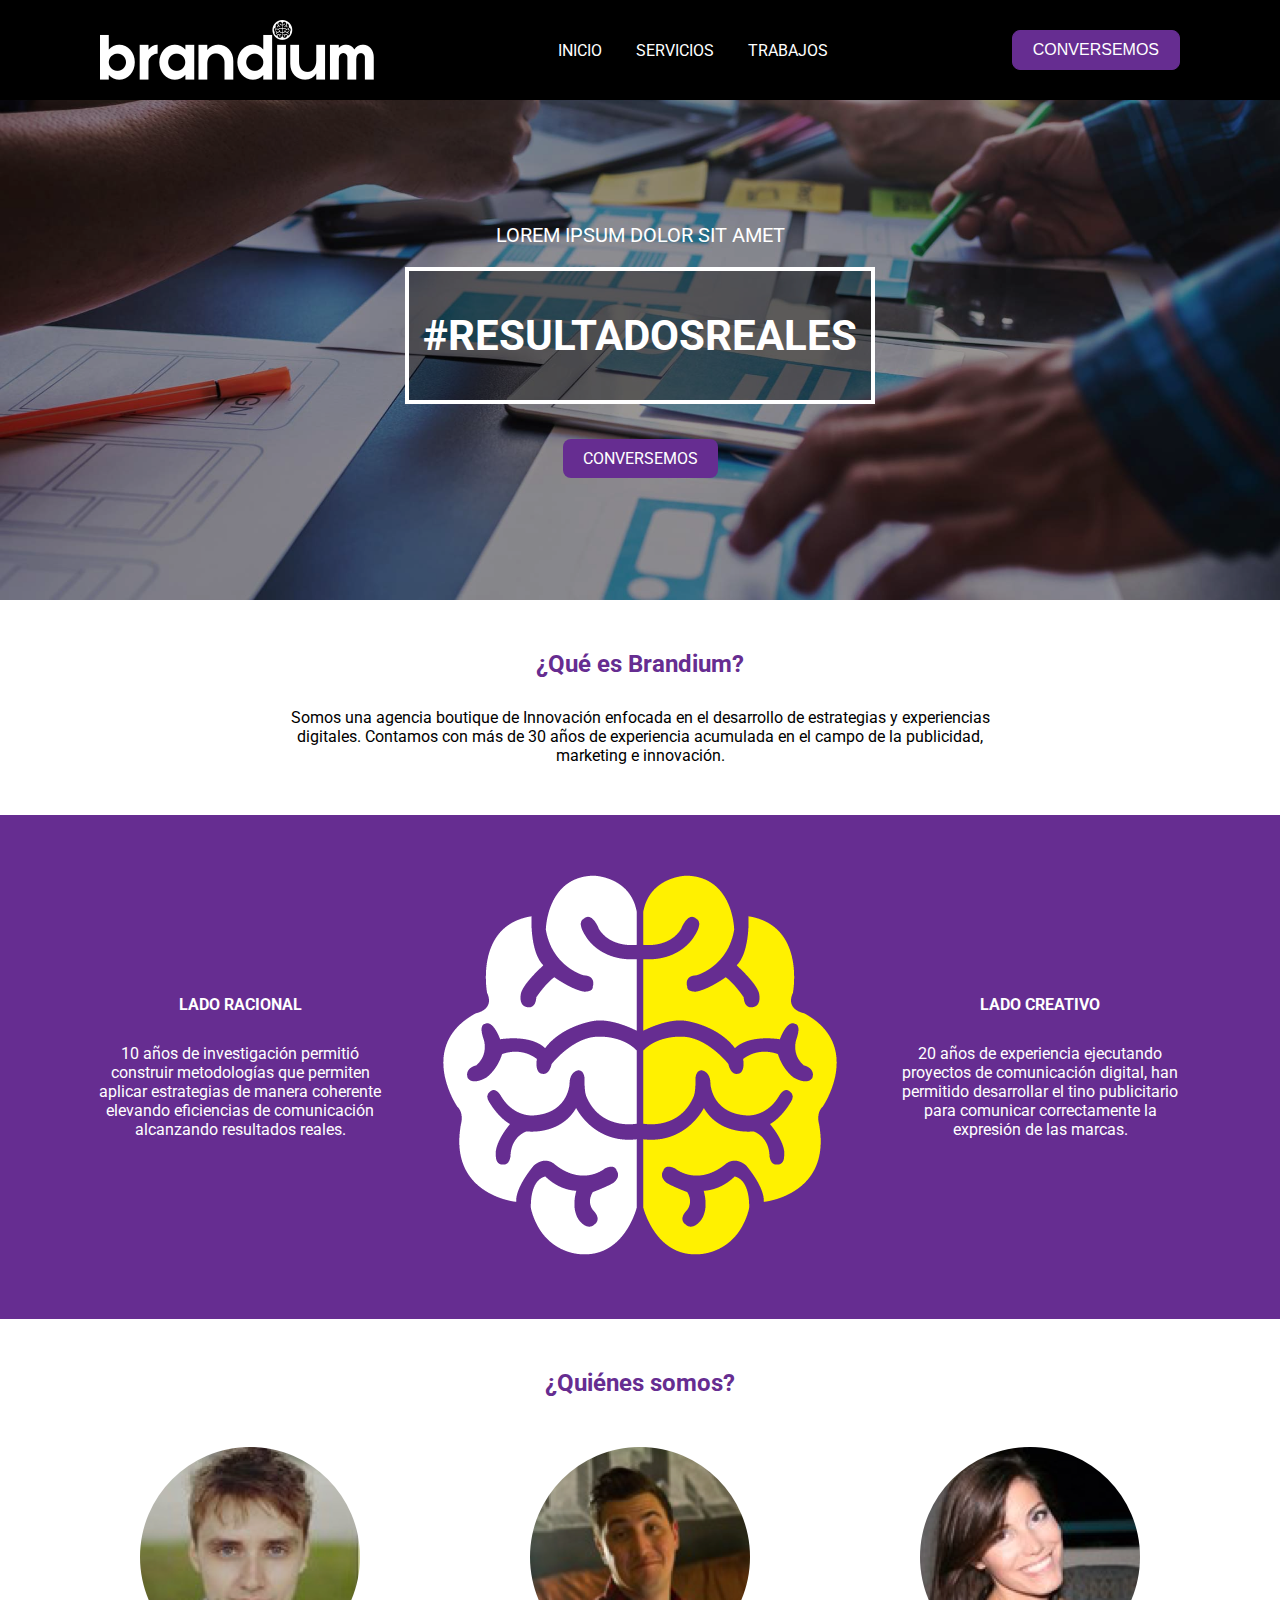
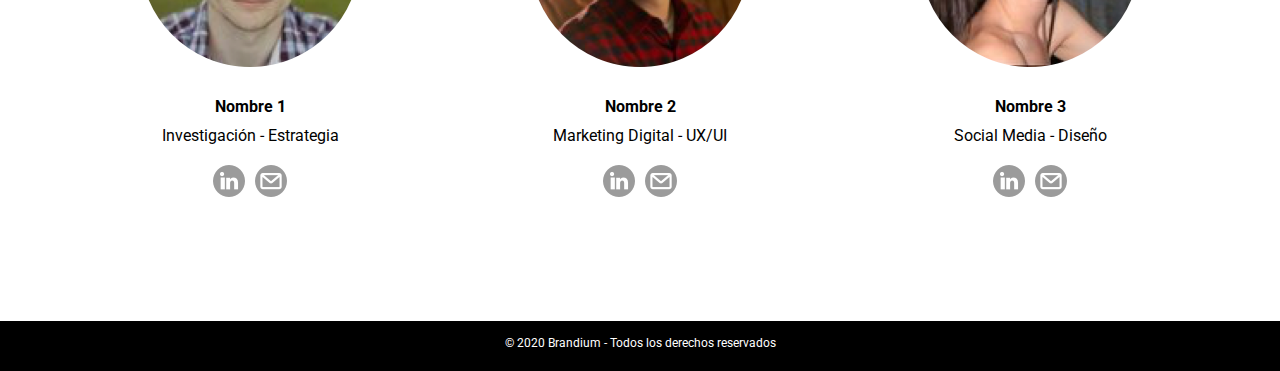
==== index.html @ 11dca6bd "creación de archivos" ====
<!DOCTYPE html>
<html lang="en">
<head>
	<meta charset="UTF-8">
	<meta name="viewport" content="width=device-width, user-scalable=no, initial-scale=1.0, maximum-scale=1.0, minimum-scale=1.0">
	<title>Brandium</title>
	<link href="https://fonts.googleapis.com/css2?family=Roboto:wght@400;700&display=swap" rel="stylesheet">
	<link rel="stylesheet" href="css/estilos.css">
	<script type="text/javascript" src="js/prefixfree.min.js"></script>
</head>
<body>

	<header>
		<nav>
			<img class="logo" src="img/logo.png" alt="Brandium">
			<div class="menu">
				<ul>
					<li><a href="#">inicio</a></li>
					<li><a href="#">servicios</a></li>
					<li><a href="#">trabajos</a></li>	
				</ul>
			</div>
			<div class="btn-conversemos"><button>conversemos</button></div>
		</nav>
	</header>

	<section class="banner">
		<div>
			<div class="contenedor llamada-accion">
				<p>Lorem ipsum dolor sit amet</p>
				<h1>#resultadosreales</h1>
				<a href="#">conversemos</a>
			</div>
		</div>
	</section>

	<section class="bienvenida">
		<h2>¿Qué es Brandium?</h2>
		<p>Somos una agencia boutique de Innovación enfocada en el desarrollo de estrategias y experiencias digitales. Contamos con más de 30 años de experiencia acumulada en el campo de la publicidad, marketing e innovación.</p>
	</section>

	<section class="cerebro">
		<div class="contenedor">
			<div class="racional">
				<div class="imagen-lado-racional">
					<img src="img/racional.png" alt="Hemisferio Racional">
				</div>
				<div class="texto-lado-racional">
					<h3>LADO RACIONAL</h3>
					<p>10 años de investigación permitió construir metodologías  que permiten aplicar estrategias de manera coherente elevando eficiencias de comunicación alcanzando resultados reales.</p>
				</div>
				
			</div>
			<div class="creativo">
				<div class="imagen-lado-creativo">
					<img src="img/creativo.png" alt="Hemisferio Creativo">
				</div>
				<div class="texto-lado-creativo">
					<h3>LADO CREATIVO</h3>
					<p>20 años de experiencia ejecutando proyectos de comunicación digital, han permitido desarrollar el tino publicitario para comunicar correctamente la expresión de las marcas.</p>
				</div>
			</div>
		</div>
	</section>

	<section class="nosotros">
		<h2>¿Quiénes somos?</h2>
		<div class="contenedor">
			<div class="card">
				<div class="foto">
					<img src="img/foto1.png" alt="">	
				</div>
				<div class="datos">
					<h3>Nombre 1</h3>
					<p>Investigación - Estrategia</p>	
				</div>
				<div class="redes">
					<div class="linkedin">
						<a title="CV Persona1" href="http://www.linkedin.com"><img src="img/linkedin-icon.png" alt="Linkedin"></a>	
					</div>
					<div class="mail">
						<img src="img/mail-icon.png" alt="Mail">
					</div>
				</div>
			</div>
			<div class="card">
				<div class="foto">
					<img src="img/foto2.png" alt="">	
				</div>
				<div class="datos">
					<h3>Nombre 2</h3>
					<p>Marketing Digital - UX/UI</p>	
				</div>
				<div class="redes">
					<div class="linkedin">
						<img src="img/linkedin-icon.png" alt="Linkedin">	
					</div>
					<div class="mail">
						<img src="img/mail-icon.png" alt="Mail">
					</div>
				</div>
			</div>
			<div class="card">
				<div class="foto">
					<img src="img/foto3.png" alt="">	
				</div>
				<div class="datos">
					<h3>Nombre 3</h3>
					<p>Social Media - Diseño</p>	
				</div>
				<div class="redes">
					<div class="linkedin">
						<img src="img/linkedin-icon.png" alt="Linkedin">	
					</div>
					<div class="mail">
						<img src="img/mail-icon.png" alt="Mail">
					</div>
				</div>
			</div>
		</div>
	</section>

	<footer>
		<p>&copy; 2020 Brandium - Todos los derechos reservados</p>
	</footer>
	
</body>
</html>
---- css/estilos.css ----
* {
	box-sizing: border-box;
	margin: 0;
	padding: 0;
}

body {
	font-family: 'Roboto', sans-serif;
}

a {
	text-decoration: none;
}

.contenedor {
	width: 100%;
	max-width: 1170px;
	margin: auto;
}


/* HEADER */

nav {
	display: flex;
	justify-content: space-between;
	align-items: center;
	padding: 20px 100px;
	color: #fff;
	background: #000;
}

.menu ul li {
	display: inline-block;
	margin: 0 15px;
}

.menu ul li a {
	text-decoration: none;
	color: #fff;
	font-size: 16px;
	text-transform: uppercase;
}

.btn-conversemos button {
	color: #fff;
	font-size: 16px;
	text-transform: uppercase;
	padding: 10px 20px;
	border-radius: 8px;
	border: 1px solid #662D91; 
	background: #662D91;
	cursor: pointer;
}

@media (max-width: 1000px) {
	nav {
		flex-direction: column;
		align-items: flex-start;
	}
	.menu ul {
		padding: 20px 0;
	}
	.menu ul li {
		margin: 0 15px 0 0;
	}
}

@media (max-width: 600px) {
	.logo {
		margin-top: 0;
	}
	nav {
		padding: 30px;
	}
}


/* BANNER PRINCIPAL */

.banner {
  width: 100%;
  height: 500px;
  background-image: url(../img/banner-principal.jpg);
  background-position: center;
  background-size: cover;
}

.banner > div {
    width: 100%;
    height: 100%;
    background-color: rgba(0, 0, 0, 0.4);
}

.llamada-accion {
  text-align: center;
  display: flex;
  flex-flow: column wrap;
  justify-content: center;
  align-items: center;
  height: 100%;
}

.llamada-accion p {
  font-size: 20px;
  color: white;
  text-transform: uppercase;
  margin-bottom: 20px;
}

.llamada-accion h1 {
  font-size: 42px;
  color: #fff;
  text-transform: uppercase;
  width: 100%;
  padding: 40px 0;
  border: 4px solid #fff;
  background-color: rgba(0, 0, 0, 0.4);
  max-width: 470px;
}

.llamada-accion a {
  	color: #fff;
	font-size: 16px;
	text-transform: uppercase;
	padding: 10px 20px;
	border-radius: 8px;
  	text-decoration: none;
	margin-top: 35px;
	background: #662D91;
}

@media (max-width: 600px) {
	.llamada-accion h1 {
		font-size: 24px;
		width: 80%;
	}
	nav {
		padding: 30px;
	}
}


/* BIENVENIDA */

.bienvenida {
  width: 100%;
  color: #000;
  text-align: center;
}

.bienvenida h2 {
  font-size: 24px;
  color: #662D91;
  padding-top: 50px;
  padding-bottom: 30px;
}

.bienvenida p {
  font-size: 16px;
  padding-bottom: 50px;
  min-width: 370px;
  max-width: 700px;
  margin: 0 auto;
}


/* CEREBRO */

.cerebro {
  width: 100%;
  background-color: #662D91;
  color: #000;
  text-align: center;
}

.cerebro > .contenedor {
  display: flex;
  flex-direction: row;
  flex-wrap: wrap;
  justify-content: center;
}

.racional {
	width: 550px;
	margin-top: 50px;
	margin-bottom: 50px;
	display: flex;
  	flex-direction: row;
  	flex-wrap: wrap;
  	justify-content: space-between;
}

.texto-lado-racional {
	order: 1;
	align-self: center;
}

.imagen-lado-racional {
	order: 2;
}

.racional h3 {
	font-size: 16px;
	font-weight: bold;
	color: #fff;
}

.racional p {
	font-size: 16px;
	color: #fff;
	margin-top: 30px;
	width: 300px;
}

.creativo {
	width: 550px;
	margin-top: 50px;
	margin-bottom: 50px;
	display: flex;
  	flex-direction: row;
  	flex-wrap: wrap;
  	justify-content: space-between;
}

.texto-lado-creativo {
	order: 2;
	align-self: center;
}

.imagen-lado-creativo {
	order: 1;
}

.creativo h3 {
	font-size: 16px;
	color: #fff;
}

.creativo p {
	font-size: 16px;
	color: #fff;
	margin-top: 30px;
	width: 300px;
}

@media (max-width: 430px) {
	.racional {
		width: 400px;
		margin-top: 50px;
		margin-bottom: 50px;
		display: flex;
	  	flex-direction: column;
	}
	.texto-lado-racional {
	order: 2;
	align-self: center;
	}

	.imagen-lado-racional {
		order: 1;
		height: 30%;
		margin-bottom: 30px;
		align-items: center;
	}
	.creativo {
		width: 400px;
		margin-top: 50px;
		margin-bottom: 50px;
		display: flex;
	  	flex-direction: column;
	}
	.texto-lado-creativo {
	order: 2;
	align-self: center;
	}

	.imagen-lado-creativo {
		order: 1;
		height: 30%;
		margin-bottom: 30px;
		align-items: center;
	}
}


/* ¿QUIÉNES SOMOS? */

.nosotros {
  width: 100%;
  color: #000;
  text-align: center;
}

.nosotros h2 {
  font-size: 24px;
  color: #662D91;
  padding-top: 50px;
  padding-bottom: 50px;
}

.nosotros .contenedor {
	display: flex;
	flex-direction: row;
	flex-wrap: wrap;
}

.card {
	text-align: center;
	max-width: 220px;
	margin: 0 auto;
}

.card .foto {
	width: 100%;
	height: 220px;
}

.card h3 {
	font-size: 16px;
	font-weight: bold;
	color: #000;
	margin-top: 30px;
}

.card p {
	font-size: 16px;
	color: #000;
	margin-top: 10px;
	margin-bottom: 20px;
}

.redes {
	display: flex;
	flex-direction: row;
	flex-wrap: wrap;
	justify-content: space-around;
	width: 84px;
	margin: auto;
	padding-bottom: 20px;
}

.linkedin {
	order: 1;
}

.mail {
	order: 2;
}


/* FOOTER */

footer {
  background-color: #000;
  height: 50px;
  margin-top: 100px;
}

footer p {
  color: #fff;
  font-size: 12px;
  text-align: center;
  padding-top: 15px;
}
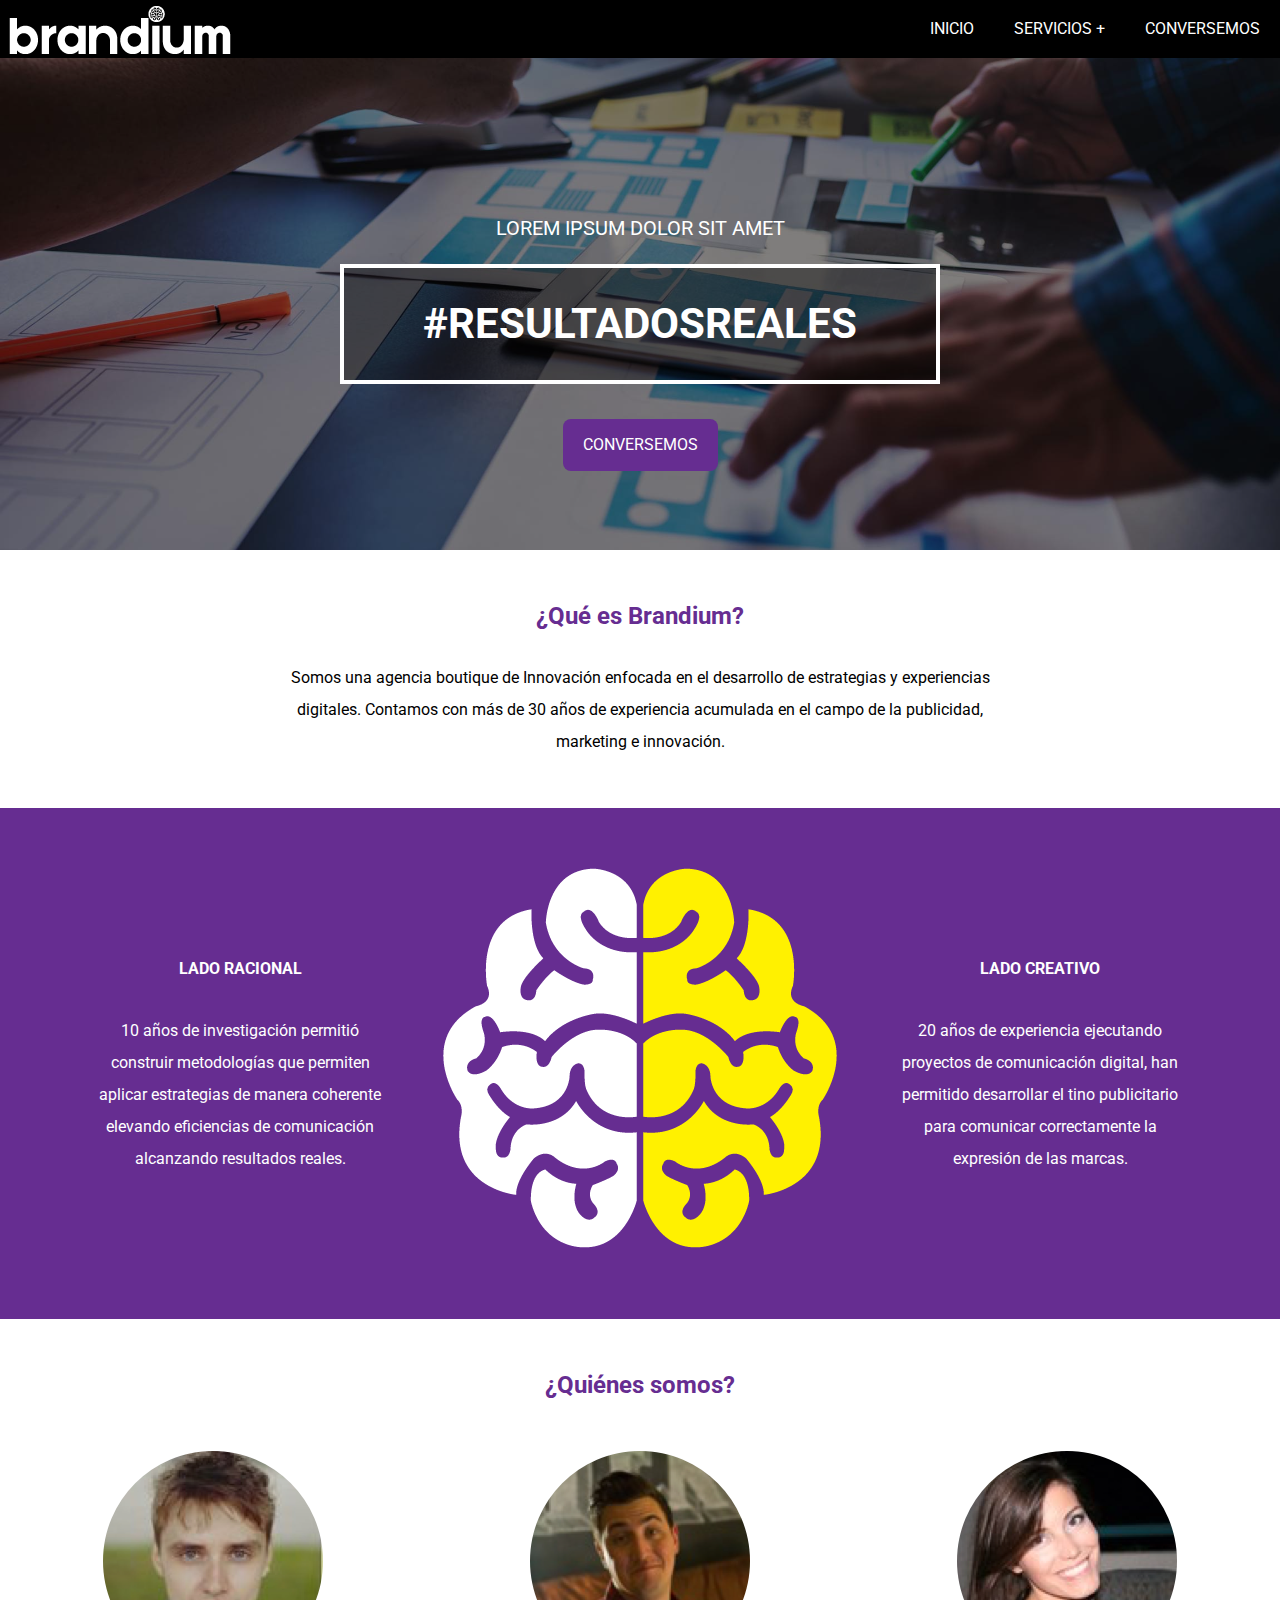
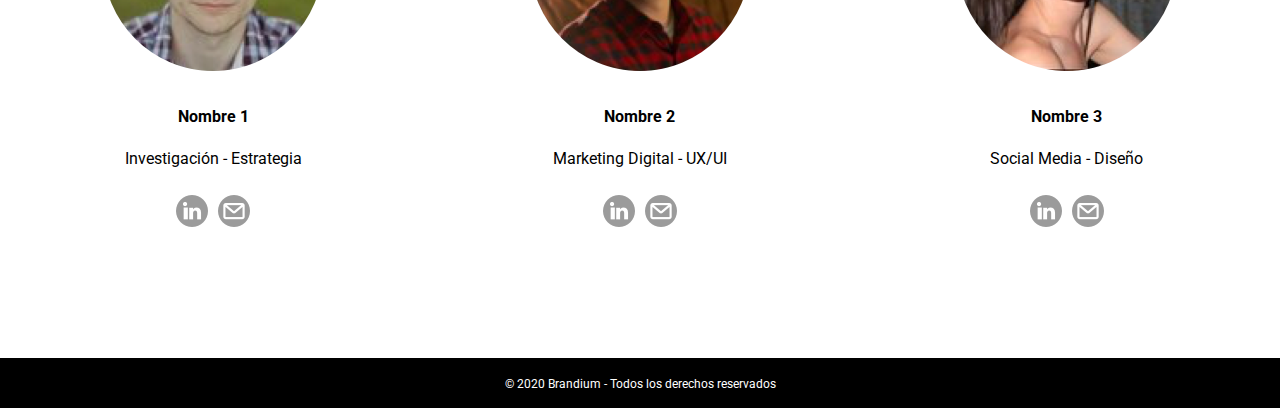
==== commit 3f30b75e: "Add files via upload" ====
--- a/index.html
+++ b/index.html
@@ -2,7 +2,7 @@
 <html lang="en">
 <head>
 	<meta charset="UTF-8">
-	<meta name="viewport" content="width=device-width, user-scalable=no, initial-scale=1.0, maximum-scale=1.0, minimum-scale=1.0">
+	<meta name="viewport" content="width=device-width, user-scalable=no, initial-scale=1.0, maximun-scale=1.0, minimun-scale=1.0">
 	<title>Brandium</title>
 	<link href="https://fonts.googleapis.com/css2?family=Roboto:wght@400;700&display=swap" rel="stylesheet">
 	<link rel="stylesheet" href="css/estilos.css">
@@ -11,30 +11,41 @@
 <body>
 
 	<header>
-		<nav>
-			<img class="logo" src="img/logo.png" alt="Brandium">
-			<div class="menu">
-				<ul>
-					<li><a href="#">inicio</a></li>
-					<li><a href="#">servicios</a></li>
-					<li><a href="#">trabajos</a></li>	
-				</ul>
-			</div>
-			<div class="btn-conversemos"><button>conversemos</button></div>
-		</nav>
-	</header>
+		<div class="banner">
+			<div>
+				<nav>
+				    <div class="logo">
+				    	<img src="img/logo.png" alt="">
+				    </div>
+				    <label for="drop" class="toggle" id='main-toggle'><span class="nav-icon"></span></label>
+				    <input type="checkbox" id="drop">
+				    <ul class="menu">
+						<li><a href="index.html">inicio</a></li>
+				      	<li>
+				        	<label for="drop-1" class="toggle">servicios +</label>
+				        	<a href="#">servicios</a>
+				        	<input type="checkbox" id="drop-1">
+				        	<ul>
+				          		<li><a href="ux.html">USER EXPERIENCE</a></li>
+				          		<li><a href="business.html">BUSINESS DEVELOPMENT</a></li>
+				          		<li><a href="innovation.html">INNOVATION SESSIONS</a></li>
+				         		 <li><a href="workshops.html">WORKSHOPS IN-COMPANY</a></li>
+				        	</ul>
+				      	</li>
+				      	<li><a href="conversemos.html">conversemos</a></li>
+				    </ul>
+			  	</nav>
 
-	<section class="banner">
-		<div>
-			<div class="contenedor llamada-accion">
-				<p>Lorem ipsum dolor sit amet</p>
-				<h1>#resultadosreales</h1>
-				<a href="#">conversemos</a>
-			</div>
-		</div>
-	</section>
+			  	<div class="contenedor llamada-accion">
+					<p>Lorem ipsum dolor sit amet</p>
+					<h1>#resultadosreales</h1>
+					<a href="conversemos.html">conversemos</a>
+				</div>
+		  	</div>
+	  	</div>
+    </header>
 
-	<section class="bienvenida">
+    <section class="bienvenida">
 		<h2>¿Qué es Brandium?</h2>
 		<p>Somos una agencia boutique de Innovación enfocada en el desarrollo de estrategias y experiencias digitales. Contamos con más de 30 años de experiencia acumulada en el campo de la publicidad, marketing e innovación.</p>
 	</section>
@@ -123,6 +134,6 @@
 	<footer>
 		<p>&copy; 2020 Brandium - Todos los derechos reservados</p>
 	</footer>
-	
+
 </body>
 </html>--- a/css/estilos.css
+++ b/css/estilos.css
@@ -1,3 +1,5 @@
+/* GENERAL */
+
 * {
 	box-sizing: border-box;
 	margin: 0;
@@ -5,100 +7,249 @@
 }
 
 body {
-	font-family: 'Roboto', sans-serif;
+	font-size: 16px;
+	line-height: 32px;
+	color: #fff;
+	font-family: "roboto", "sans-serif";
 }
 
 a {
-	text-decoration: none;
+	color: #fff;
 }
 
 .contenedor {
 	width: 100%;
-	max-width: 1170px;
 	margin: auto;
 }
 
-
-/* HEADER */
+/* MENU */
+
+.toggle, [id^=drop]{
+	display: none;
+}
+
+.logo {
+	display: block;
+	padding: 0 5px;
+	margin-top: 5px;
+	float: left;
+}
+
+#main-toggle {
+	cursor: pointer;
+	float: right;
+	padding: 28px 20px;
+	position: relative;
+	user-select: none;
+}
+
+.nav-icon {
+	background: #fff;
+	display: block;
+	height: 2px;
+	width: 18px;
+	position: relative;
+}
+.nav-icon:before, .nav-icon:after {
+	background: #fff;
+	content: "";
+	display: block;
+	height: 100%;
+	width: 100%;
+	position: absolute;
+}
+
+.nav-icon:before {
+	top: 5px;
+}
+
+.nav-icon:after {
+	top: -5px;
+}
+
+.nav:after {
+	content: "";
+	display: table;
+	clear: both;
+}
 
 nav {
-	display: flex;
-	justify-content: space-between;
-	align-items: center;
-	padding: 20px 100px;
-	color: #fff;
-	background: #000;
-}
-
-.menu ul li {
-	display: inline-block;
-	margin: 0 15px;
-}
-
-.menu ul li a {
+	width: 100%;
+	height: 58px;
+	background-color: #000;
+}
+
+nav ul {
+	float: right;
+	padding: 0;
+	margin: 0;
+	list-style: none;
+}
+
+nav ul li {
+	margin: 0;
+	float: left;
+	background-color: #000;
+}
+
+nav a {
+	display: block;
+	padding: 0 20px;
+	line-height: 58px;
 	text-decoration: none;
-	color: #fff;
-	font-size: 16px;
 	text-transform: uppercase;
 }
 
-.btn-conversemos button {
-	color: #fff;
-	font-size: 16px;
-	text-transform: uppercase;
-	padding: 10px 20px;
-	border-radius: 8px;
-	border: 1px solid #662D91; 
-	background: #662D91;
-	cursor: pointer;
-}
-
-@media (max-width: 1000px) {
+nav ul li ul li:hover {
+	background-color: #662D91;
+}
+
+nav ul ul {
+	display: none;
+	position: absolute;
+	top: 58px;
+}
+
+nav ul ul li {
+	width: 240px;
+	float: none;
+	display: list-item;
+	position: relative;
+}
+
+nav ul li:hover>ul {
+	display: inherit;
+}
+
+li>a:after {
+	content: " +";
+}
+
+li>a:only-child:after {
+	content: "";
+}
+
+@media all and (max-width: 768px) {
 	nav {
-		flex-direction: column;
-		align-items: flex-start;
-	}
-	.menu ul {
-		padding: 20px 0;
-	}
-	.menu ul li {
-		margin: 0 15px 0 0;
-	}
-}
-
-@media (max-width: 600px) {
-	.logo {
-		margin-top: 0;
-	}
-	nav {
-		padding: 30px;
-	}
-}
-
+		margin: 0;
+	}
+
+	nav ul {
+		float: none;
+	}
+
+	.toggle+a, .menu {
+		display: none;
+		text-transform: uppercase;
+	}
+
+	.toggle {
+		display: block;
+		background-color: #000;
+		padding: 0 20px;
+		font-size: 16px;
+		line-height: 58px;
+		text-decoration: none;
+		border: none;
+	}
+
+	.toggle:hover {
+		background-color: #662D91;
+	}
+
+	[id^=drop]:checked+ul {
+		display: block;
+	}
+
+	nav ul li {
+		display: block;
+		width: 100%;
+	}
+
+	nav ul ul .toggle, nav ul ul a {
+		padding: 0 40px;
+	}
+
+	nav ul ul {
+		float: none;
+		position: static;
+		color: #fff;
+	}
+
+	nav ul ul li:hover>ul, nal ul li:hover>ul {
+		display: none;
+	}
+
+	nav ul ul li {
+		display: block;
+		width: 100%;
+		background-color: #333;
+	}
+}
 
 /* BANNER PRINCIPAL */
 
 .banner {
   width: 100%;
-  height: 500px;
+  height: 550px;
   background-image: url(../img/banner-principal.jpg);
   background-position: center;
   background-size: cover;
 }
 
-.banner > div {
+.banner2 {
+  width: 100%;
+  height: 550px;
+  background-image: url(../img/ux.jpg);
+  background-position: center;
+  background-size: cover;
+}
+
+.banner3 {
+  width: 100%;
+  height: 550px;
+  background-image: url(../img/business.jpg);
+  background-position: center;
+  background-size: cover;
+}
+
+.banner4 {
+  width: 100%;
+  height: 550px;
+  background-image: url(../img/innovation.jpg);
+  background-position: center;
+  background-size: cover;
+}
+
+.banner5 {
+  width: 100%;
+  height: 550px;
+  background-image: url(../img/workshops.jpg);
+  background-position: center;
+  background-size: cover;
+}
+
+.banner6 {
+  width: 100%;
+  height: 550px;
+  background-image: url(../img/conversemos.jpg);
+  background-position: center;
+  background-size: cover;
+}
+
+.banner > div, .banner2 > div, .banner3 > div, .banner4 > div, .banner5 > div, .banner6 > div {
     width: 100%;
     height: 100%;
-    background-color: rgba(0, 0, 0, 0.4);
+    background-color: rgba(0, 0, 0, 0.5);
 }
 
 .llamada-accion {
-  text-align: center;
-  display: flex;
-  flex-flow: column wrap;
-  justify-content: center;
-  align-items: center;
-  height: 100%;
+	text-align: center;
+  	display: flex;
+  	flex-flow: column wrap;
+  	justify-content: center;
+  	align-items: center;
+  	height: 100%;
 }
 
 .llamada-accion p {
@@ -116,7 +267,7 @@
   padding: 40px 0;
   border: 4px solid #fff;
   background-color: rgba(0, 0, 0, 0.4);
-  max-width: 470px;
+  max-width: 600px;
 }
 
 .llamada-accion a {
@@ -130,16 +281,23 @@
 	background: #662D91;
 }
 
-@media (max-width: 600px) {
+.llamada-accion a:hover {
+  	color: #fff;
+	font-size: 16px;
+	text-transform: uppercase;
+	padding: 10px 20px;
+	border-radius: 8px;
+  	text-decoration: none;
+	margin-top: 35px;
+	background: #3F0E63;
+}
+
+@media (max-width: 430px) {
 	.llamada-accion h1 {
 		font-size: 24px;
 		width: 80%;
 	}
-	nav {
-		padding: 30px;
-	}
-}
-
+}
 
 /* BIENVENIDA */
 
@@ -159,7 +317,7 @@
 .bienvenida p {
   font-size: 16px;
   padding-bottom: 50px;
-  min-width: 370px;
+  min-width: 330px;
   max-width: 700px;
   margin: 0 auto;
 }
@@ -348,6 +506,40 @@
 	order: 2;
 }
 
+/* CONTENIDO */
+
+.contenido {
+  width: 100%;
+  color: #000;
+  text-align: justify;
+}
+
+.contenido h2 {
+  font-size: 24px;
+  color: #662D91;
+  padding-top: 50px;
+  padding-bottom: 30px;
+  text-align: center;
+}
+
+.contenido h3 {
+  font-size: 16px;
+  font-weight: 700px;
+  min-width: 330px;
+  max-width: 700px;
+  text-align: left;
+  padding-top: 30px;
+  padding-bottom: 30px;
+  margin: 0 auto;
+}
+
+.contenido p {
+  font-size: 16px;
+  min-width: 330px;
+  max-width: 700px;
+  margin: 0 auto;
+}
+
 
 /* FOOTER */
 
@@ -361,9 +553,144 @@
   color: #fff;
   font-size: 12px;
   text-align: center;
-  padding-top: 15px;
-}
-
-
-
-
+  padding-top: 10px;
+}
+
+
+/*FORMULARIO*/
+
+.form-wrap {
+	width: 500px;
+	margin: auto;
+}
+
+form.form-contact {
+	padding: 40px 30px;
+}
+
+form.form-contact h2 {
+	margin-bottom: 50px;
+}
+
+form.form-contact .user-info {
+	display: flex;
+	flex-direction: column;
+}
+
+form.form-contact input,
+form.form-contact textarea {
+	width: 100%;
+	padding: 8px 0 px 5px;
+	font-size: 16px;
+	margin-bottom: 20px;
+}
+
+form.form-contact input {
+	height: 40px;
+	border: 1px solid #979797;
+	border-radius: 8px;
+}
+
+form.form-contact textarea {
+	max-width: 100%;
+	min-width: 100%;
+	max-height: 200px;
+	min-height: 150px;
+	border: 1px solid #979797;
+	border-radius: 8px;
+	padding: 10px 10px; 
+}
+
+form.form-contact input[type="button"]{
+    
+	background: #662D91;
+	padding: 10px 20px;
+	border-radius: 8px;
+	border: none;
+
+    align-self: center;
+
+    color: #fff;
+    text-transform: uppercase;
+	cursor: pointer;
+}
+
+form.form-contact input[type="button"]:hover{
+    background: #3F0E63;
+}
+
+form.form-contact input[type="text"] {
+    padding-left: 10px;
+}
+
+@media (max-width: 500px) {
+	.form-wrap {
+		width: 90%;
+		margin: auto;
+	}
+}
+
+
+/* MODAL */
+
+.modal-wrap {
+	width: 100%;
+	height: 100vh;
+	background: rgba(0,0,0,0.7);
+	position: fixed;
+	top: 0;
+	left: 0;
+	z-index: 3;
+	display: flex;
+	justify-content: center;
+	align-items: center;
+}
+
+.mensaje-modal {
+	background-color: #fff;
+	box-shadow: 0px 0px 15px rgba(0,0,0,0.5);
+	width: 360px;
+	padding: 20px;
+}
+
+.mensaje-modal p{
+	font-size: 16px;
+	color: #000;
+}
+
+.mensaje-modal h3 {
+	color: #000;
+	text-align: center;
+}
+
+.mensaje-modal h3:after {
+	content: "";
+	display: block;
+	width: 100%;
+	height: 1px;
+	background-color: #979797;
+	margin: 10px 0px 15px;
+}
+
+.mensaje-modal p:before {
+	content: "*  ";
+	color: red;
+}
+
+#btnClose {
+	display: inline-block;
+	padding: 10px 20px;
+	border-radius: 8px;
+	margin-top: 30px;
+	background-color: #662D91;
+	text-transform: uppercase;
+	cursor: pointer;
+}
+
+
+
+
+
+
+
+
